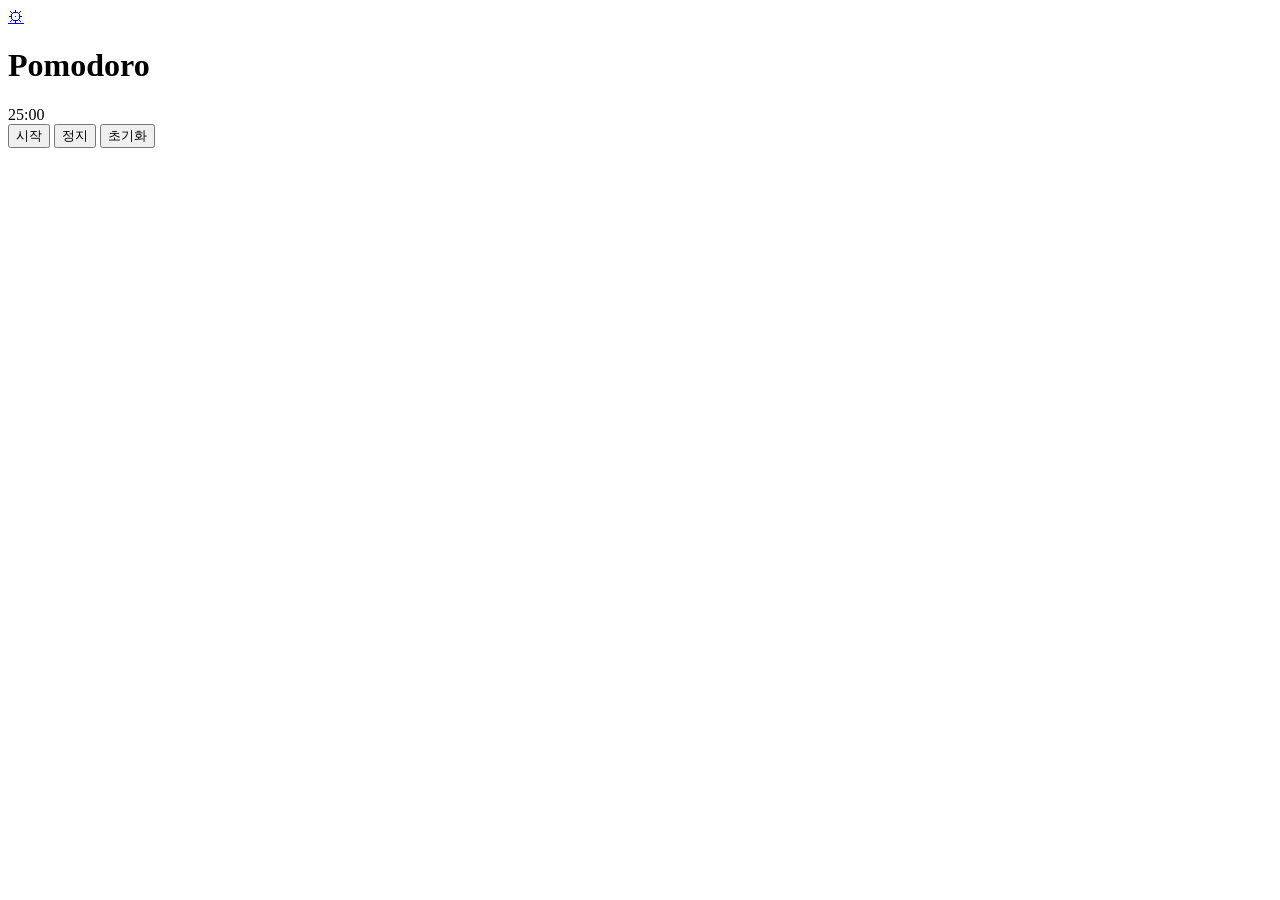
==== index.html @ d68362d4 "init" ====
<!DOCTYPE html>
<html lang="ko">
<head>
  <meta charset="UTF-8">
  <meta name="viewport" content="width=device-width, initial-scale=1.0">
  <title>Pomodoro</title>
  <link rel="stylesheet" href="index.css">
</head>
<body>
  <main class="app">
    <a class="settings-btn" href="settings.html" aria-label="설정">⚙</a>

    <h1>Pomodoro</h1>

    <div class="timer-display" id="timer-display">25:00</div>

    <div class="controls">
      <button class="btn btn-start" id="start-btn" type="button">시작</button>
      <button class="btn btn-stop" id="stop-btn" type="button">정지</button>
      <button class="btn btn-reset" id="reset-btn" type="button">초기화</button>
    </div>
  </main>

  <script src="script.js"></script>
</body>
</html>
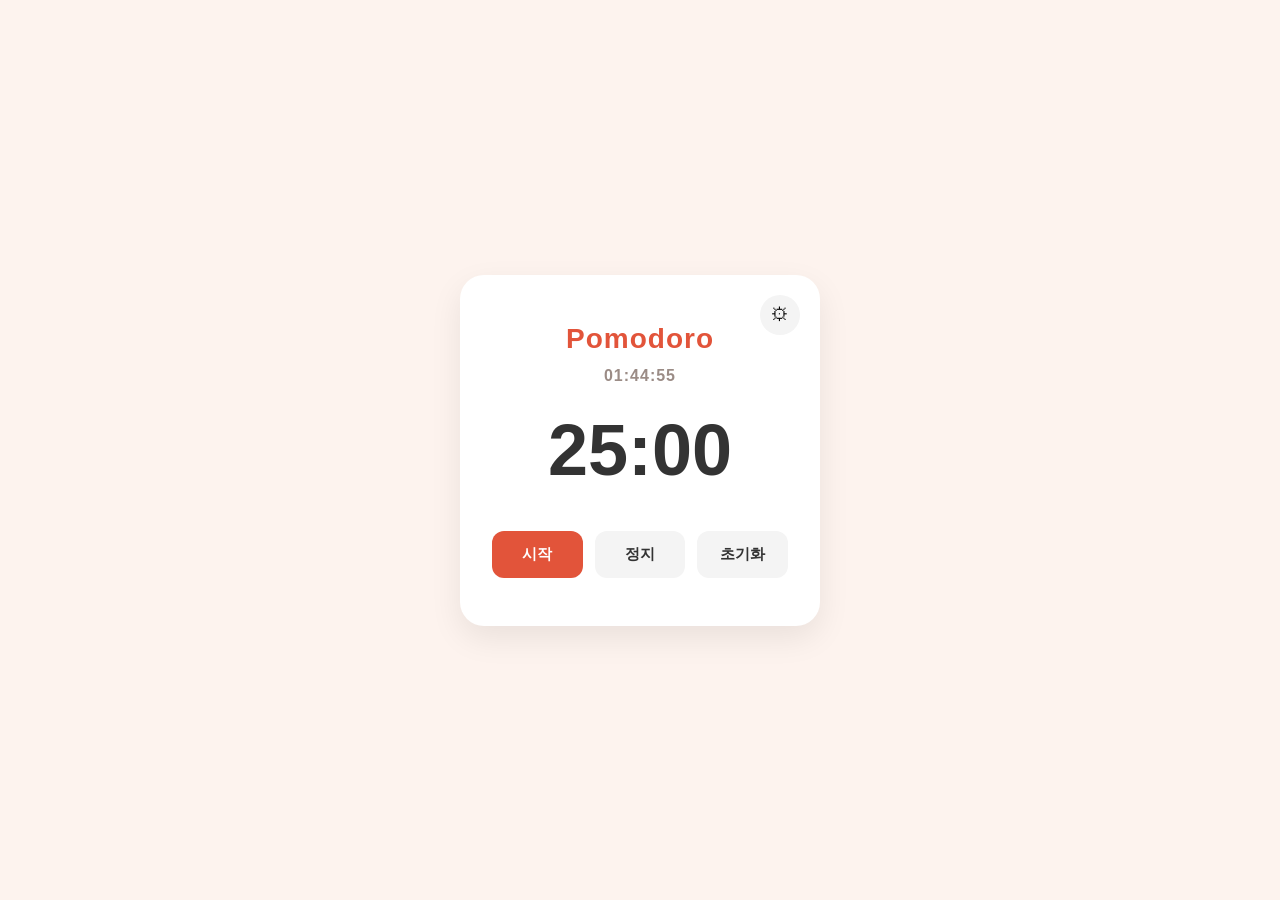
==== commit e317f23b: "클로드 권한 설정 + 현재 시간 반영" ====
--- a/index.html
+++ b/index.html
@@ -12,6 +12,8 @@
 
     <h1>Pomodoro</h1>
 
+    <div class="clock" id="clock">--:--:--</div>
+
     <div class="timer-display" id="timer-display">25:00</div>
 
     <div class="controls">
--- a/index.css
+++ b/index.css
@@ -0,0 +1,112 @@
+* {
+  box-sizing: border-box;
+  margin: 0;
+  padding: 0;
+}
+
+body {
+  min-height: 100vh;
+  display: flex;
+  align-items: center;
+  justify-content: center;
+  background-color: #fdf3ee;
+  font-family: 'Segoe UI', 'Helvetica Neue', Arial, sans-serif;
+}
+
+.app {
+  position: relative;
+  width: 360px;
+  max-width: 90vw;
+  padding: 48px 32px;
+  background-color: #ffffff;
+  border-radius: 24px;
+  box-shadow: 0 12px 32px rgba(0, 0, 0, 0.08);
+  text-align: center;
+}
+
+.settings-btn {
+  position: absolute;
+  top: 20px;
+  right: 20px;
+  display: flex;
+  align-items: center;
+  justify-content: center;
+  width: 40px;
+  height: 40px;
+  border: none;
+  border-radius: 50%;
+  background-color: #f4f4f4;
+  font-size: 18px;
+  color: inherit;
+  text-decoration: none;
+  cursor: pointer;
+  transition: background-color 0.2s ease;
+}
+
+.settings-btn:hover {
+  background-color: #e6e6e6;
+}
+
+h1 {
+  color: #e2543a;
+  font-size: 28px;
+  letter-spacing: 1px;
+  margin-bottom: 12px;
+}
+
+.clock {
+  font-size: 16px;
+  font-weight: 600;
+  color: #9b8c86;
+  letter-spacing: 1px;
+  margin-bottom: 24px;
+  font-variant-numeric: tabular-nums;
+}
+
+.timer-display {
+  font-size: 72px;
+  font-weight: 700;
+  color: #333333;
+  margin-bottom: 40px;
+  font-variant-numeric: tabular-nums;
+}
+
+.controls {
+  display: flex;
+  gap: 12px;
+  justify-content: center;
+}
+
+.btn {
+  flex: 1;
+  padding: 14px 0;
+  border: none;
+  border-radius: 12px;
+  font-size: 15px;
+  font-weight: 600;
+  cursor: pointer;
+  transition: transform 0.15s ease, opacity 0.15s ease;
+}
+
+.btn:hover {
+  opacity: 0.9;
+}
+
+.btn:active {
+  transform: scale(0.97);
+}
+
+.btn-start {
+  background-color: #e2543a;
+  color: #ffffff;
+}
+
+.btn-stop {
+  background-color: #f4f4f4;
+  color: #333333;
+}
+
+.btn-reset {
+  background-color: #f4f4f4;
+  color: #333333;
+}
